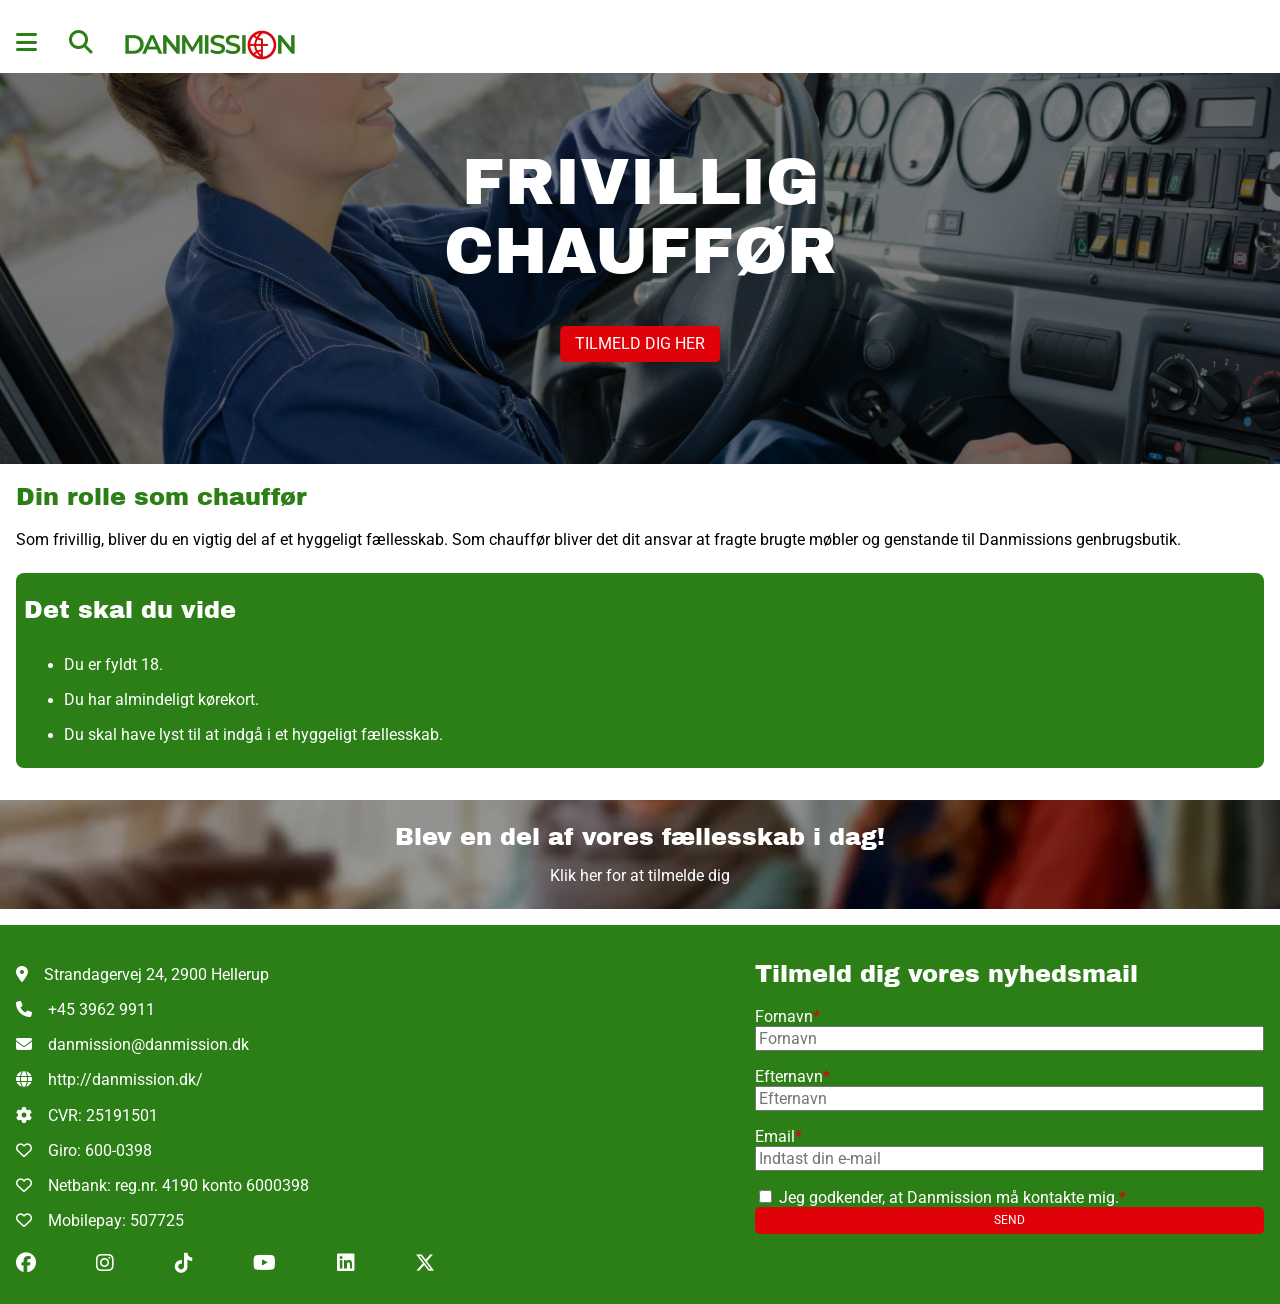
==== chauffeur.html @ 1d50837b "Opdateret Responsiv Design" ====
<!DOCTYPE html>
<html lang="da">

    <head>
        <title>DanmissionFrivilligeReplica</title>
        <meta charset="utf-8">
        <meta name="viewport" content="width=device-width, initial-scale=1.0">

        <link rel="stylesheet" href="style.css">

        <!-- Font Awesome ikoner-->
        <link rel="stylesheet" href="https://cdnjs.cloudflare.com/ajax/libs/font-awesome/6.5.1/css/all.min.css">

        <!-- Google Fonts -->
        <link rel="preconnect" href="https://fonts.googleapis.com">
        <link rel="preconnect" href="https://fonts.gstatic.com" crossorigin>
        <link href="https://fonts.googleapis.com/css2?family=Archivo+Black&family=Roboto:ital,wght@0,100..900;1,100..900&display=swap" rel="stylesheet">
        
    </head>
    <body>
        <header>
            <nav>

                <div class="header__burger-container"></div>

                <div class="header__menu">  <!-- Inspiation fra W3Schools "Mobile Navigation Menu" -->

                    <!-- Burger menu - aktiverer toggle menu -->
                    <a href="javascript:void(0);" class="header__burger-icon" onclick="mobileMenu()">
                        <div class="header__menu-element header__menu-icon"><i class="fa-solid fa-bars"></i></div>
                    </a>
 
                    <div class="header__menu-element header__menu-icon"><a href="#søg"><i class="fa-solid fa-magnifying-glass"></i></a></div>
                    <div class="header__menu-element header__menu-right"><a href="index.html"><img src="images/dm-logo-mobil.webp" alt="Danmissions logo"></a></div>
                </div>

                <!-- Gemte links i Burger menu -->
                    <div id="menuLinks">
                        <div><a href="#støt">Støt  </a><i class="fa-solid fa-angle-right"></i></div>
                        <div><a href="#genbrug">Genbrug  </a><i class="fa-solid fa-angle-right"></i></div>
                        <div><a href="#voresArbejde">Vores arbejde  </a><i class="fa-solid fa-angle-right"></i></div>
                    </div>

                <script defer src="javascript/burger-menu.js"></script>  <!-- Link til burger JS -->

            </nav>
        </header>

        <section class="top">
            <div class="top__card">
                <img class="top__card-img" src="images/Chauffør.webp" alt="Billede med teksten 'Frivillig ekspedient' hvor man kan melde sig som frivillig">
                <h1 class="top__card-caption">FRIVILLIG CHAUFFØR</h1>
                <button class="button button--big top__card-button" type="button" onclick="location.href='kontakt.html'">TILMELD DIG HER</button>
            </div>
        </section>

        <section class="introduktion">
            <h2>Din rolle som chauffør</h2>
            <p>Som frivillig, bliver du en vigtig del af et hyggeligt fællesskab. Som chauffør bliver det dit ansvar at fragte brugte møbler og genstande til Danmissions genbrugsbutik.</p>
        </section>

        <section class="fact">
            <div class="fact__card">
                <div><h2 class="fact__card-caption">Det skal du vide</h2></div>
                <div>
                    <ul>
                        <li><p class="fact__card-text">Du er fyldt 18.</p></li>
                        <li><p class="fact__card-text">Du har almindeligt kørekort.</p></li>
                        <li><p class="fact__card-text">Du skal have lyst til at indgå i et hyggeligt fællesskab.</p></li>
                    </ul>
                </div>
            </div>
        </section>

        <section class="banner">  <!-- Inspireret af eksempel W3Schools "Blurred Background Image" -->
            
            <div class="banner__element">
                <h2 class="banner__caption">Blev en del af vores fællesskab i dag!</h2>
                <p class="banner__link"><a href="kontakt.html">Klik her for at tilmelde dig</a></p>
            </div>
        </section>

        <footer class="footer">
            <div class="footer__element1">
                <h2 class="h2--white">Tilmeld dig vores nyhedsmail</h2>

                <form class="subscribe-newsletter">
                    <div><label for="firstname" class="label">Fornavn</label><p class="input__required-red">*</p></div>
                    <input required type="text" id="firstname" name="firstname" placeholder="Fornavn" class="input">

                    <div><label for="lastname" class="label">Efternavn</label><p class="input__required-red">*</p></div>
                    <input required type="text" id="lastname" name="lastname" placeholder="Efternavn" class="input">

                    
                    <div><label for="email" class="label">Email</label><p class="input__required-red">*</p></div>
                    <input required type="email" id="email" name="email" placeholder="Indtast din e-mail" class="input">

                    <div id="newsletter--caption">
                        <input required type="checkbox" id="newsletter" class="checkbox"> 
                        <label for="newsletter">Jeg godkender, at Danmission må kontakte mig.</label><p class="input__required-red">*</p>
                    </div>

                    <input type="submit" value="SEND" class="button">
                </form>
            </div>

            <div class="footer__element2">
                <ul class="footer-contact">
                    <li class="footer-contact--location"><p class="footer-contact--p">Strandagervej 24, 2900 Hellerup</p></li>
                    <li class="footer-contact--phone"><p class="footer-contact--p">+45 3962 9911</p></li>
                    <li class="footer-contact--email"><p class="footer-contact--p">danmission@danmission.dk</p></li>
                    <li class="footer-contact--website"><p class="footer-contact--p">http://danmission.dk/</p></li>
                    <li class="footer-contact--cvr"><p class="footer-contact--p">CVR: 25191501</p></li>
                    <li class="footer-contact--heart"><p class="footer-contact--p">Giro: 600-0398</p></li>
                    <li class="footer-contact--heart"><p class="footer-contact--p">Netbank: reg.nr. 4190 konto 6000398</p></li>
                    <li class="footer-contact--heart"><p class="footer-contact--p">Mobilepay: 507725</p></li>
                </ul>

                <ul class="some">
                    <li> <a href="https://facebook.com/danmission" target="_self"></a><i class="fa-brands fa-facebook fa-lg" style="color: #ffffff;"></i></li>
                    <li><a href="https://www.instagram.com/danmission/" target="_self"><i class="fa-brands fa-instagram fa-lg" style="color: #ffffff;"></i></a></li>
                    <li><a href="#" target="_self"><i class="fa-brands fa-tiktok fa-lg" style="color: #ffffff;"></i></a></li>
                    <li><a href="https://www.youtube.com/user/Danmission" target="_self"><i class="fa-brands fa-youtube fa-lg" style="color: #ffffff;"></i></a></li>
                    <li><a href="https://www.linkedin.com/company/747887/" target="_self"><i class="fa-brands fa-linkedin fa-lg" style="color: #ffffff;"></i></a></li>
                    <li><a href="https://twitter.com/danmissiondk" target="_self"><i class="fa-brands fa-x-twitter fa-lg" style="color: #ffffff;"></i></a></li>
                </ul>
            </div>
        </footer>

    </body>

</html>
---- style.css ----
/* Main setup start */
    body {
        margin: 0; 
    }

    :root{
        --green-color: #2B7F16;
        --red-color: #DF0209;
        --blue-color: #E8F4F4;
        --white-color: #FFFFFF;
    }

    :is(h1, h2, h3) {
    color: var(--green-color);
    font-family: "Archivo Black", sans-serif;
    font-weight: 400;
    font-style: normal;
    }

    h1 {
        font-size: 2rem;
        color: var(--white-color);
    }
    h2 {
        font-size: 1.5rem;
    }
    .h2--white {
        color: var(--white-color);
    }
    h3 {
        font-size: 1rem;
    }

    .button {
        border-radius: 0.3rem;
        font-family: "Roboto", sans-serif;
        font-size: 0.75rem;
        background: var(--red-color);
        border: 2px solid var(--red-color);
        color: var(--white-color);
        padding: 0.3rem 0.6rem;
        margin-bottom: 1rem;
    }

    .button--big {
        font-size: 1rem;
        padding: 0.4rem 0.8rem;
    }

    .button:hover {
        background-color: var(--white-color);
        color: var(--red-color);
    }

    p {
        color: black; 
        font-family: "Roboto", sans-serif;
        font-size: 1rem;
        font-weight: 400;
    }

    .input__required-red {
        color: var(--red-color);
        display: inline;
        margin: 0;
    }

    form label {
        font-family: "Roboto", sans-serif;
        font-size: 1rem;
        margin-bottom: 1rem;
    }

    .input {
        font-family: "Roboto", sans-serif;
        font-size: 1rem;
        margin-bottom: 1rem;
    }
    

/* Main setup slut */


/* Header, Navigation Start */

    .header__menu {
        z-index: 3;
        height: 4.56rem;
        list-style-type: none;
        margin: 0;
        padding: 0;
        overflow: hidden;
        background-color: var(--white-color);

        position: fixed;
        top: 0;
        width: 100%;
    }

    .header__menu-element {
        margin-top: 1rem;
        float: left;
        display: block;
        color: var(--green-color);
        padding: 0.9rem 1rem;
        text-decoration: none;
    }

    /* Burger menu */

        .header__menu #menuLinks {
            z-index: 2;
            position: relative;
            overflow: hidden;
        }

        #menuLinks {   /* Burger menu */
            display: none;
            flex-direction: column;
            position: fixed;

            top: 73px;
            width: 100%;
            background-color: var(--green-color);
            padding: 1rem;
            gap: 1rem;

            font-family: "Roboto", sans-serif;
            font-size: 1.1rem;
            margin-bottom: 1rem;
            font-weight: bold;
            color: var(--white-color);
        }

        #menuLinks a:link {
            color: var(--white-color);
            text-decoration: none;
        }

        #menuLinks a:visited {
            color: var(--white-color);
            text-decoration: none;
        }

        #menuLinks a:hover {
            color: var(--white-color);
            text-decoration: underline;
        }

    /* Burger menu */


    /* Links */

        .header__menu-element a:link {
            color: var(--green-color);
        }

        .header__menu-element a:visited {
            color: var(--green-color);
        }

        .header__menu-element a:hover {
            color: var(--green-color);
        }

        .header__menu-icon {
            font-size: 1.5rem;
            cursor: pointer;
        }

        .header__menu-right {
            float: right 
        }

    /* Links */

/* Header, Navigation Slut */


/* Top section start */

    .top {
        margin-top: 4rem;
        z-index: 1;
        position: relative;
        text-align: center;
    }

    .top__card {
        background-color: grey;
        height: 13rem;
    }

    .top__card-img {
        width: 100%;
        height: 100%;
        object-fit: cover;
        filter: brightness(50%);
    }

    .top__card-caption {
        position: absolute;
        top: 25%;
        left: 50%;
        transform: translate(-50%, -50%);
    }

    .top__card-button {
        position: absolute;
        top: 70%;
        left: 50%;
        transform: translate(-50%, -50%);
    }

/* Top section slut */


/* Introduktion og Video, start */

    .introduktion {
        margin: 0 1rem;
    }

    .introduktion__video {
        background-color: grey;
        height: 14rem;
        color: var(--white-color);
        position: relative;
    }

    .introduktion__video img {
         width: 100%;
        height: 100%;
        object-fit: cover;
        filter: brightness(70%);
    }

    .introduktion__video-icon {
        position: absolute;
        font-size: 2.5rem;
        top: 50%;
        left: 50%;
        transform: translate(-50%, -50%);
        cursor: pointer;
    }

/* Introduktion og video, slut */


/* Stillingerne, start */

    .stillingerne {
        margin: 0 1rem;
    }

    .stillingerne__cards {
        display: flex;
        flex-direction: row;
        overflow: auto;
        margin: auto;
    }

    .stillingerne__cards-element {
        background-color: var(--blue-color);
        border-radius: 0.5rem;
        margin: 1rem;
        padding: 0.5rem;
        box-shadow: 0 4px 8px 0 rgba(0, 0, 0, 0.2), 0 6px 20px 0 rgba(0, 0, 0, 0.19);
    }

    .stillingerne__cards-image img {
        object-fit: cover;
        border-radius: 0.5rem;
        width: 8.8rem;
        height: 6.6rem;
    }

/* Stillingerne, slut */


/* Citater fra de de frivillige, start */

    .quotes {
        margin: 0 1rem;
    }

    .quotes__card {
        background-color: var(--blue-color);
        border-radius: 0.5rem;
        margin: 1rem;
        padding: 1rem;
        box-shadow: 0 4px 8px 0 rgba(0, 0, 0, 0.2), 0 6px 20px 0 rgba(0, 0, 0, 0.19);
        text-align: center;      
    }
    

    .quotes__card-flex {
        display: flex;
        flex-direction: row;
        justify-content: space-between;
    }

    .quotes__card-quote {
        text-align: left;
    }

    .quotes__card-name {
        margin: 0;
    }

    .quotes__card-icon {
        font-size: 2.7rem;
        color: var(--green-color);
    }

    .quotes__card-job {
        font-style: italic;
        margin: 0.5rem;
    }

/* Citater fra de de frivillige, slut */


/* Grøn Fakta boks, start */

    .fact {
        margin: 24px 16px;
    }

    .fact__card {
        display: flex;
        flex-direction: column;
        background-color: var(--green-color);
        color: var(--white-color);
        border-radius: 0.5rem;
        padding: 0.5rem;
    }

    .fact__card-caption {
        color: var(--white-color);
        margin: 1rem auto;
    }

    .fact__card-text {
        color: var(--white-color);
        list-style-type: circle;
    }


/* Grøn Fakta boks, slut */

/* Banner, start */

    .banner__element {
        margin: 2rem 0rem 1rem 0rem;
        text-align: center;
        background-image: url(images/hero-test-blur.webp);
        background-color: rgba(0,0,0, 0.3);
        background-position: center;
        background-repeat: no-repeat;
        background-size: cover;
        padding: 0.5rem;
    }

    .banner__caption {
        margin: 1rem;
        color: var(--white-color);
    }

    .banner__link a:link {
        margin: 1rem;
        color: var(--white-color);
        text-decoration: none;
    }

    .banner__link a:visited {
        color: var(--white-color);
    }

    .banner__link a:hover {
        margin: 1rem;
        color: var(--white-color);
        text-decoration: underline;
        cursor: pointer;
    }

/* Banner, Slut */


/* Kontaktformular, start */

    .kontakt__caption {
        margin: 1rem 1rem 2rem 1rem;
    }

    .kontakt__menu {
        display: flex;
        flex-direction: column;
        color: var(--white-color);
        background-color: var(--green-color);
        border-radius: 0.5rem;
        padding: 1rem;
        box-shadow: 0 4px 8px 0 rgba(0, 0, 0, 0.2), 0 6px 20px 0 rgba(0, 0, 0, 0.19);
    }


/* Kontaktformular, slut */


/* Footer start */

    .footer {
        padding: 1rem;
        background-color: var(--green-color);
        color: var(--white-color); 
    }

    .newsletter--caption {
        margin-bottom: 1rem;
    }

    .subscribe-newsletter {
        display: flex;
        flex-direction: column;
        gap: 0rem;
    }

    .footer-contact {
        list-style: none;
        padding: 0; 
    }

    .footer-contact li {
    list-style: none;
    line-height: 0.2;
    display: flex;
    justify-content: flex-start;
    align-items: center;
    gap: 1rem; 
    }

    /* Footer contact icons start */
    li.footer-contact--location::before {
        font-family: "Font Awesome 6 Free";
        content: "\f3c5";
        font-weight: 900;
        display: inline-block;
    }

    li.footer-contact--phone::before {
        font-family: "Font Awesome 6 Free";
        content: "\f095";
        font-weight: 900;
    }

    li.footer-contact--email::before {
        font-family: "Font Awesome 6 Free";
        content: "\f0e0";
        font-weight: 900;
    }

    li.footer-contact--website::before {
        font-family: "Font Awesome 6 Free";
        content: "\f0ac";
        font-weight: 900;
    }

    li.footer-contact--cvr::before {
        font-family: "Font Awesome 6 Free";
        content: "\f013";
        font-weight: 900;
    }

    li.footer-contact--heart::before {
        font-family: "Font Awesome 6 Free";
        content: "\f004";
        font-weight: 200;
    }
    /* Footer contact icons slut */

    .footer-contact--p {
        color: var(--white-color);
    }

    .some {
        list-style: none;
        display: flex;
        flex-direction: row;
        justify-content: space-between;
        padding: 0;
    }
/* Footer slut */





@media only screen and (min-width: 700px) {  /* MEDIA QUIERY OG RESPONSIV DESIGN, START */

    /**/
        h1 {
            font-size: 4rem;
            color: var(--white-color);
        }

        h2 {
            font-size: 1.5rem;
        }

        .h2--white {
            color: var(--white-color);
        }

        h3 {
            font-size: 1rem;
        }
    /**/

    /* Header, start */

        .header__menu {
            z-index: 3;
            height: 4.56rem;
            list-style-type: none;
            margin: 0;
            padding: 0;
            overflow: hidden;
            background-color: var(--white-color);

            position: fixed;
            top: 0;
            width: 100%;
        }

        .header__menu-element {
            margin-top: 1rem;
            float: left;
            display: block;
            color: var(--green-color);
            padding: 0.9rem 1rem;
            text-decoration: none;
        }

    /* Header, slut */


    /* Hero billede section, start */
        .top__card {
            background-color: grey;
            height: 25rem;
        }

        .top__card-img {
            width: 100%;
            height: 100%;
            object-fit: cover;
            filter: brightness(50%);
        }

        .top__card-caption {
            position: absolute;
            top: 25%;
            left: 50%;
            transform: translate(-50%, -50%);
        }
    /* Hero billede, section, slut */

    /* Introduktion og Video, start */

        .introduktion {
            margin: 0 1rem;
        }

        .introduktion__box {
            display: flex;
            flex-direction: row;
            gap: 4rem;
        }

        .introduktion__desc {
            flex-grow: 2;
        }

        .introduktion__video {
            flex-basis: 1400px;
            width: 100%;
            height: 300px;
            background-color: grey;
            color: var(--white-color);
            position: relative;
        }

        .introduktion__video img {
            width: 100%;
            height: 100%;
            object-fit: cover;
            filter: brightness(70%);
        }

        .introduktion__video-icon {
            position: absolute;
            font-size: 2.5rem;
            top: 50%;
            left: 50%;
            transform: translate(-50%, -50%);
            cursor: pointer;
        }

    /* Introduktion og video, slut */


    /* Stillingerne, start*/

        .stillingerne {
            margin: 0 1rem;
        }

        .stillingerne__cards {
            display: flex;
            flex-direction: row;
            overflow: auto;
            margin: auto;
        }

        .stillingerne__cards-element {
            background-color: var(--blue-color);
            width: 300px;
            border-radius: 0.5rem;
            margin: 1rem;
            padding: 0.6rem;
            box-shadow: 0 4px 8px 0 rgba(0, 0, 0, 0.2), 0 6px 20px 0 rgba(0, 0, 0, 0.19);
        }

        .stillingerne__cards-image img {
            object-fit: cover;
            border-radius: 0.5rem;
            width: 13rem;
            height: 9rem;
        }

    /* Stillinger, slut */

    /* Citataer, Start*/

        .quotes__elements {
            display: flex;
            flex-direction: row;
            justify-content: center;
        }

        .quotes__card {
            background-color: var(--blue-color);
            border-radius: 0.5rem;
            margin: 1rem;
            padding: 2rem;
            box-shadow: 0 4px 8px 0 rgba(0, 0, 0, 0.2), 0 6px 20px 0 rgba(0, 0, 0, 0.19);
            text-align: center;  
            flex-basis: 300px;    
        }
        

        .quotes__card-flex {
            display: flex;
            flex-direction: row;
            justify-content: space-between;
        }

    /* Citater, slut */


    /* Footer, start */

        .footer {
            padding: 1rem;
            background-color: var(--green-color);
            color: var(--white-color); 
            gap: 20rem;
            display: flex;
            flex-direction: row-reverse;
        }

        .footer__element1 {
            flex-grow: 1;
        }

        .footer__element2 {
            flex-grow: 1;
        }

    /* Footer, slut */


}  /* MEDIA QUIERY OG RESPONSIV DESIGN, SLUT */
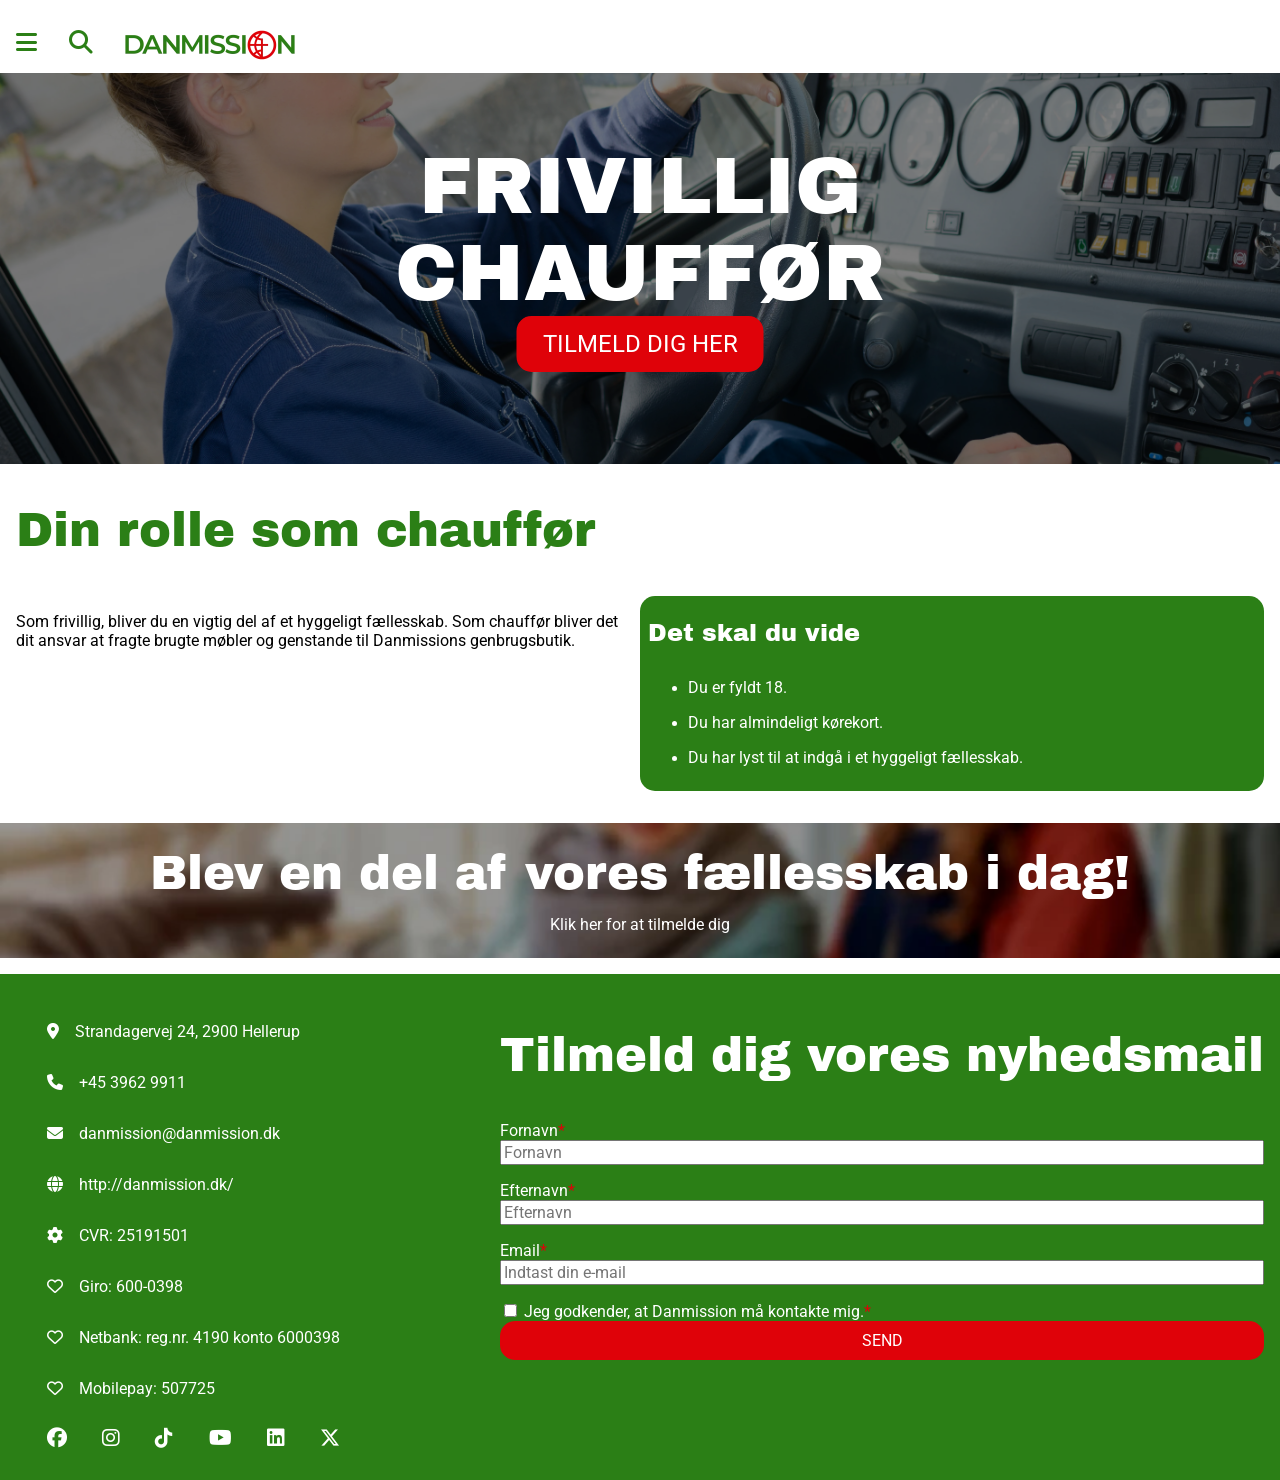
==== commit 4dc583c5: "Minor fixes + menu fix" ====
--- a/chauffeur.html
+++ b/chauffeur.html
@@ -54,20 +54,21 @@
             </div>
         </section>
 
-        <section class="introduktion">
+        <section class="role">
             <h2>Din rolle som chauffør</h2>
-            <p>Som frivillig, bliver du en vigtig del af et hyggeligt fællesskab. Som chauffør bliver det dit ansvar at fragte brugte møbler og genstande til Danmissions genbrugsbutik.</p>
-        </section>
-
-        <section class="fact">
-            <div class="fact__card">
-                <div><h2 class="fact__card-caption">Det skal du vide</h2></div>
-                <div>
-                    <ul>
-                        <li><p class="fact__card-text">Du er fyldt 18.</p></li>
-                        <li><p class="fact__card-text">Du har almindeligt kørekort.</p></li>
-                        <li><p class="fact__card-text">Du skal have lyst til at indgå i et hyggeligt fællesskab.</p></li>
-                    </ul>
+            <div class="role--flex">
+                <div class="role__describtion">
+                    <p>Som frivillig, bliver du en vigtig del af et hyggeligt fællesskab. Som chauffør bliver det dit ansvar at fragte brugte møbler og genstande til Danmissions genbrugsbutik.</p>
+                </div>
+                <div class="fact__card">
+                    <div><h3 class="fact__card-caption">Det skal du vide</h3></div>
+                    <div>
+                        <ul>
+                            <li><p class="fact__card-text">Du er fyldt 18.</p></li>
+                            <li><p class="fact__card-text">Du har almindeligt kørekort.</p></li>
+                            <li><p class="fact__card-text">Du har lyst til at indgå i et hyggeligt fællesskab.</p></li>
+                        </ul>
+                    </div>
                 </div>
             </div>
         </section>
--- a/style.css
+++ b/style.css
@@ -8,6 +8,8 @@
         --red-color: #DF0209;
         --blue-color: #E8F4F4;
         --white-color: #FFFFFF;
+        --black-color: #000000;
+        --conor-rounded: 5px;
     }
 
     :is(h1, h2, h3) {
@@ -32,7 +34,7 @@
     }
 
     .button {
-        border-radius: 0.3rem;
+        border-radius: var(--conor-rounded);
         font-family: "Roboto", sans-serif;
         font-size: 0.75rem;
         background: var(--red-color);
@@ -53,7 +55,7 @@
     }
 
     p {
-        color: black; 
+        color: var(--black-color); 
         font-family: "Roboto", sans-serif;
         font-size: 1rem;
         font-weight: 400;
@@ -109,12 +111,13 @@
     /* Burger menu */
 
         .header__menu #menuLinks {
-            z-index: 2;
+            z-index: 4;
             position: relative;
             overflow: hidden;
         }
 
         #menuLinks {   /* Burger menu */
+            z-index: 6;
             display: none;
             flex-direction: column;
             position: fixed;
@@ -263,7 +266,7 @@
 
     .stillingerne__cards-element {
         background-color: var(--blue-color);
-        border-radius: 0.5rem;
+        border-radius: var(--conor-rounded);
         margin: 1rem;
         padding: 0.5rem;
         box-shadow: 0 4px 8px 0 rgba(0, 0, 0, 0.2), 0 6px 20px 0 rgba(0, 0, 0, 0.19);
@@ -271,7 +274,7 @@
 
     .stillingerne__cards-image img {
         object-fit: cover;
-        border-radius: 0.5rem;
+        border-radius: var(--conor-rounded);
         width: 8.8rem;
         height: 6.6rem;
     }
@@ -287,7 +290,7 @@
 
     .quotes__card {
         background-color: var(--blue-color);
-        border-radius: 0.5rem;
+        border-radius: var(--conor-rounded);
         margin: 1rem;
         padding: 1rem;
         box-shadow: 0 4px 8px 0 rgba(0, 0, 0, 0.2), 0 6px 20px 0 rgba(0, 0, 0, 0.19);
@@ -322,7 +325,11 @@
 /* Citater fra de de frivillige, slut */
 
 
-/* Grøn Fakta boks, start */
+/* rollebeskrivelse start */
+
+    .role {
+        margin: 1.5rem 1rem;
+    }
 
     .fact {
         margin: 24px 16px;
@@ -333,7 +340,7 @@
         flex-direction: column;
         background-color: var(--green-color);
         color: var(--white-color);
-        border-radius: 0.5rem;
+        border-radius: var(--conor-rounded);
         padding: 0.5rem;
     }
 
@@ -348,7 +355,7 @@
     }
 
 
-/* Grøn Fakta boks, slut */
+/* rollebeskrivelse slut */
 
 /* Banner, start */
 
@@ -399,7 +406,7 @@
         flex-direction: column;
         color: var(--white-color);
         background-color: var(--green-color);
-        border-radius: 0.5rem;
+        border-radius: var(--conor-rounded);
         padding: 1rem;
         box-shadow: 0 4px 8px 0 rgba(0, 0, 0, 0.2), 0 6px 20px 0 rgba(0, 0, 0, 0.19);
     }
@@ -498,24 +505,41 @@
 
 @media only screen and (min-width: 700px) {  /* MEDIA QUIERY OG RESPONSIV DESIGN, START */
 
+    :root {
+        --conor-rounded: 15px;
+    }
     /**/
         h1 {
-            font-size: 4rem;
+            font-size: 5rem;
             color: var(--white-color);
         }
 
         h2 {
+            font-size: 3rem;
+        }
+
+        h3 {
             font-size: 1.5rem;
         }
-
-        .h2--white {
-            color: var(--white-color);
-        }
-
-        h3 {
+        
+        p {
             font-size: 1rem;
         }
     /**/
+
+    /* Knapper start */
+    .button {
+        border-radius: var(--conor-rounded);
+        font-size: 1rem;
+        padding: 0.5rem 1rem;
+        margin-bottom: 1rem;
+    }
+
+    .button--big {
+        font-size: 1.5rem;
+        padding: 0.75rem 1.5rem;
+    }
+    /* Knapper slut */
 
     /* Header, start */
 
@@ -613,7 +637,7 @@
     /* Stillingerne, start*/
 
         .stillingerne {
-            margin: 0 1rem;
+            margin: 0 1.25rem;
         }
 
         .stillingerne__cards {
@@ -625,16 +649,16 @@
 
         .stillingerne__cards-element {
             background-color: var(--blue-color);
-            width: 300px;
-            border-radius: 0.5rem;
+            width: 25rem;
+            border-radius: var(--conor-rounded);
             margin: 1rem;
-            padding: 0.6rem;
+            padding: 1rem;
             box-shadow: 0 4px 8px 0 rgba(0, 0, 0, 0.2), 0 6px 20px 0 rgba(0, 0, 0, 0.19);
         }
 
         .stillingerne__cards-image img {
             object-fit: cover;
-            border-radius: 0.5rem;
+            border-radius: var(--conor-rounded);
             width: 13rem;
             height: 9rem;
         }
@@ -650,13 +674,9 @@
         }
 
         .quotes__card {
-            background-color: var(--blue-color);
-            border-radius: 0.5rem;
+            width: 35rem;
             margin: 1rem;
             padding: 2rem;
-            box-shadow: 0 4px 8px 0 rgba(0, 0, 0, 0.2), 0 6px 20px 0 rgba(0, 0, 0, 0.19);
-            text-align: center;  
-            flex-basis: 300px;    
         }
         
 
@@ -668,24 +688,54 @@
 
     /* Citater, slut */
 
+    /* Rollebeskrivelse start */
+        .role__describtion {
+            flex: 1; 
+        }
+
+        .fact__card {
+            flex: 1;
+        }
+
+        .role--flex {
+            display: flex;
+            flex-direction: row;
+            gap: 1rem;
+            align-items: flex-start;
+        }
+    /* Rollebeskrivelse slut */
+
+    /* Kontaktformular, start */
+
+        .kontakt__container {
+            display: flex;
+            flex-direction: row;
+            justify-content: space-around;
+            gap: 4rem;
+        }
+
+        .kontakt__element1 {
+            width: 500px;
+        }
+
+        .kontakt__element2 {
+            width: 700px;
+        }
+
+    /* Kontaktformular, slut */
+
 
     /* Footer, start */
 
         .footer {
             padding: 1rem;
-            background-color: var(--green-color);
-            color: var(--white-color); 
-            gap: 20rem;
+            gap: 10rem;
             display: flex;
             flex-direction: row-reverse;
         }
 
-        .footer__element1 {
-            flex-grow: 1;
-        }
-
-        .footer__element2 {
-            flex-grow: 1;
+        .footer-contact li {
+            line-height: normal;
         }
 
     /* Footer, slut */
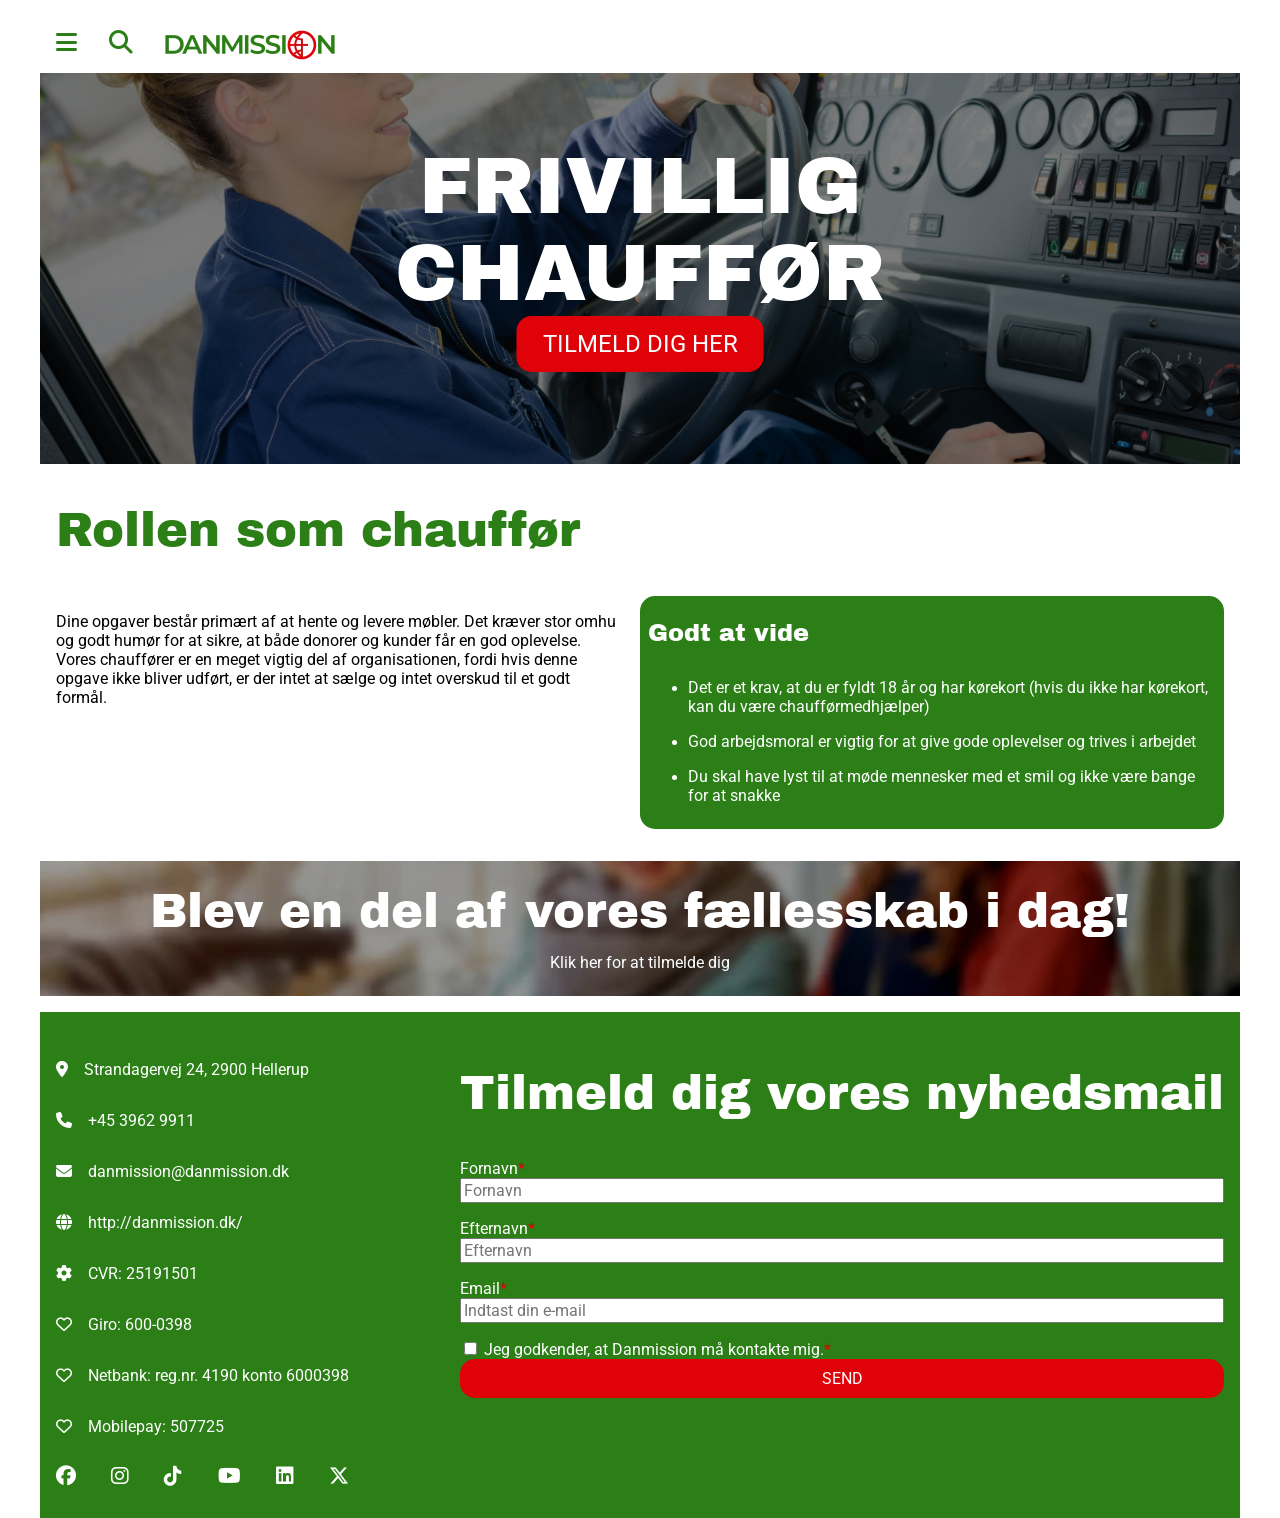
==== commit d55b00e6: "Text updates" ====
--- a/chauffeur.html
+++ b/chauffeur.html
@@ -55,18 +55,18 @@
         </section>
 
         <section class="role">
-            <h2>Din rolle som chauffør</h2>
+            <h2>Rollen som chauffør</h2>
             <div class="role--flex">
                 <div class="role__describtion">
-                    <p>Som frivillig, bliver du en vigtig del af et hyggeligt fællesskab. Som chauffør bliver det dit ansvar at fragte brugte møbler og genstande til Danmissions genbrugsbutik.</p>
+                    <p>Dine opgaver består primært af at hente og levere møbler. Det kræver stor omhu og godt humør for at sikre, at både donorer og kunder får en god oplevelse. Vores chauffører er en meget vigtig del af organisationen, fordi hvis denne opgave ikke bliver udført, er der intet at sælge og intet overskud til et godt formål.</p>
                 </div>
                 <div class="fact__card">
-                    <div><h3 class="fact__card-caption">Det skal du vide</h3></div>
+                    <div><h3 class="fact__card-caption">Godt at vide</h3></div>
                     <div>
                         <ul>
-                            <li><p class="fact__card-text">Du er fyldt 18.</p></li>
-                            <li><p class="fact__card-text">Du har almindeligt kørekort.</p></li>
-                            <li><p class="fact__card-text">Du har lyst til at indgå i et hyggeligt fællesskab.</p></li>
+                            <li><p class="fact__card-text">Det er et krav, at du er fyldt 18 år og har kørekort (hvis du ikke har kørekort, kan du være chaufførmedhjælper)</p></li>
+                            <li><p class="fact__card-text">God arbejdsmoral er vigtig for at give gode oplevelser og trives i arbejdet</p></li>
+                            <li><p class="fact__card-text">Du skal have lyst til at møde mennesker med et smil og ikke være bange for at snakke</p></li>
                         </ul>
                     </div>
                 </div>
--- a/style.css
+++ b/style.css
@@ -1,6 +1,7 @@
 /* Main setup start */
     body {
-        margin: 0; 
+        max-width: 1200px;
+        margin: 0 auto; 
     }
 
     :root{
@@ -12,7 +13,7 @@
         --conor-rounded: 5px;
     }
 
-    :is(h1, h2, h3) {
+    :is(h1, h2, h3,) {
     color: var(--green-color);
     font-family: "Archivo Black", sans-serif;
     font-weight: 400;
@@ -84,6 +85,10 @@
 
 
 /* Header, Navigation Start */
+
+    .header__mobil {
+        display: contents;
+    }
 
     .header__menu {
         z-index: 3;
@@ -179,6 +184,77 @@
     /* Links */
 
 /* Header, Navigation Slut */
+
+
+/* Desktop Navigation Start */
+
+    .header__desktop {
+        display: none;
+        max-width: 1200px;
+        margin: 0 auto; 
+    }
+
+    .header__menu-desktop {
+        z-index: 3;
+        height: 4.56rem;
+        list-style-type: none;
+        margin: 0;
+        padding: 0;
+        overflow: hidden;
+        background-color: var(--white-color);
+
+        position: fixed;
+        top: 0;
+        width: 100%;
+    }
+
+    .header__desktop-element {
+        margin-top: 1rem;
+        float: left;
+        display: block;
+        color: var(--green-color);
+        padding: 0.9rem 1rem;
+    }
+
+    .header__desktop-button {
+        font-weight: bold;
+        float: right;
+        color: var(--green-color);
+        font-family: "Archivo Black", sans-serif;
+        font-weight: 400;
+        font-style: normal;
+        font-size: 1rem;
+    }
+
+
+
+    /* Links */
+
+        .header__desktop-element a:link {
+            color: var(--green-color);
+            text-decoration: none;
+        }
+
+        .header__desktop-element a:visited {
+            color: var(--green-color);
+            text-decoration: none;
+        }
+
+        .header__desktop-element a:hover {
+            color: var(--green-color);
+            text-decoration: none;
+        }
+
+        .header__desktop-icon {
+            font-size: 1rem;
+            cursor: pointer;
+            float: inline-end; 
+        }
+
+
+    /* Links */
+
+/* Desktop Navigation Slut */
 
 
 /* Top section start */
@@ -543,6 +619,14 @@
 
     /* Header, start */
 
+        .header__desktop {
+            display: contents;
+        }
+
+        .header__mobil {
+            display: none;
+        }
+
         .header__menu {
             z-index: 3;
             height: 4.56rem;
@@ -708,19 +792,10 @@
     /* Kontaktformular, start */
 
         .kontakt__container {
-            display: flex;
-            flex-direction: row;
-            justify-content: space-around;
+            
             gap: 4rem;
         }
 
-        .kontakt__element1 {
-            width: 500px;
-        }
-
-        .kontakt__element2 {
-            width: 700px;
-        }
 
     /* Kontaktformular, slut */
 
@@ -729,9 +804,9 @@
 
         .footer {
             padding: 1rem;
-            gap: 10rem;
             display: flex;
             flex-direction: row-reverse;
+            justify-content: space-between;
         }
 
         .footer-contact li {
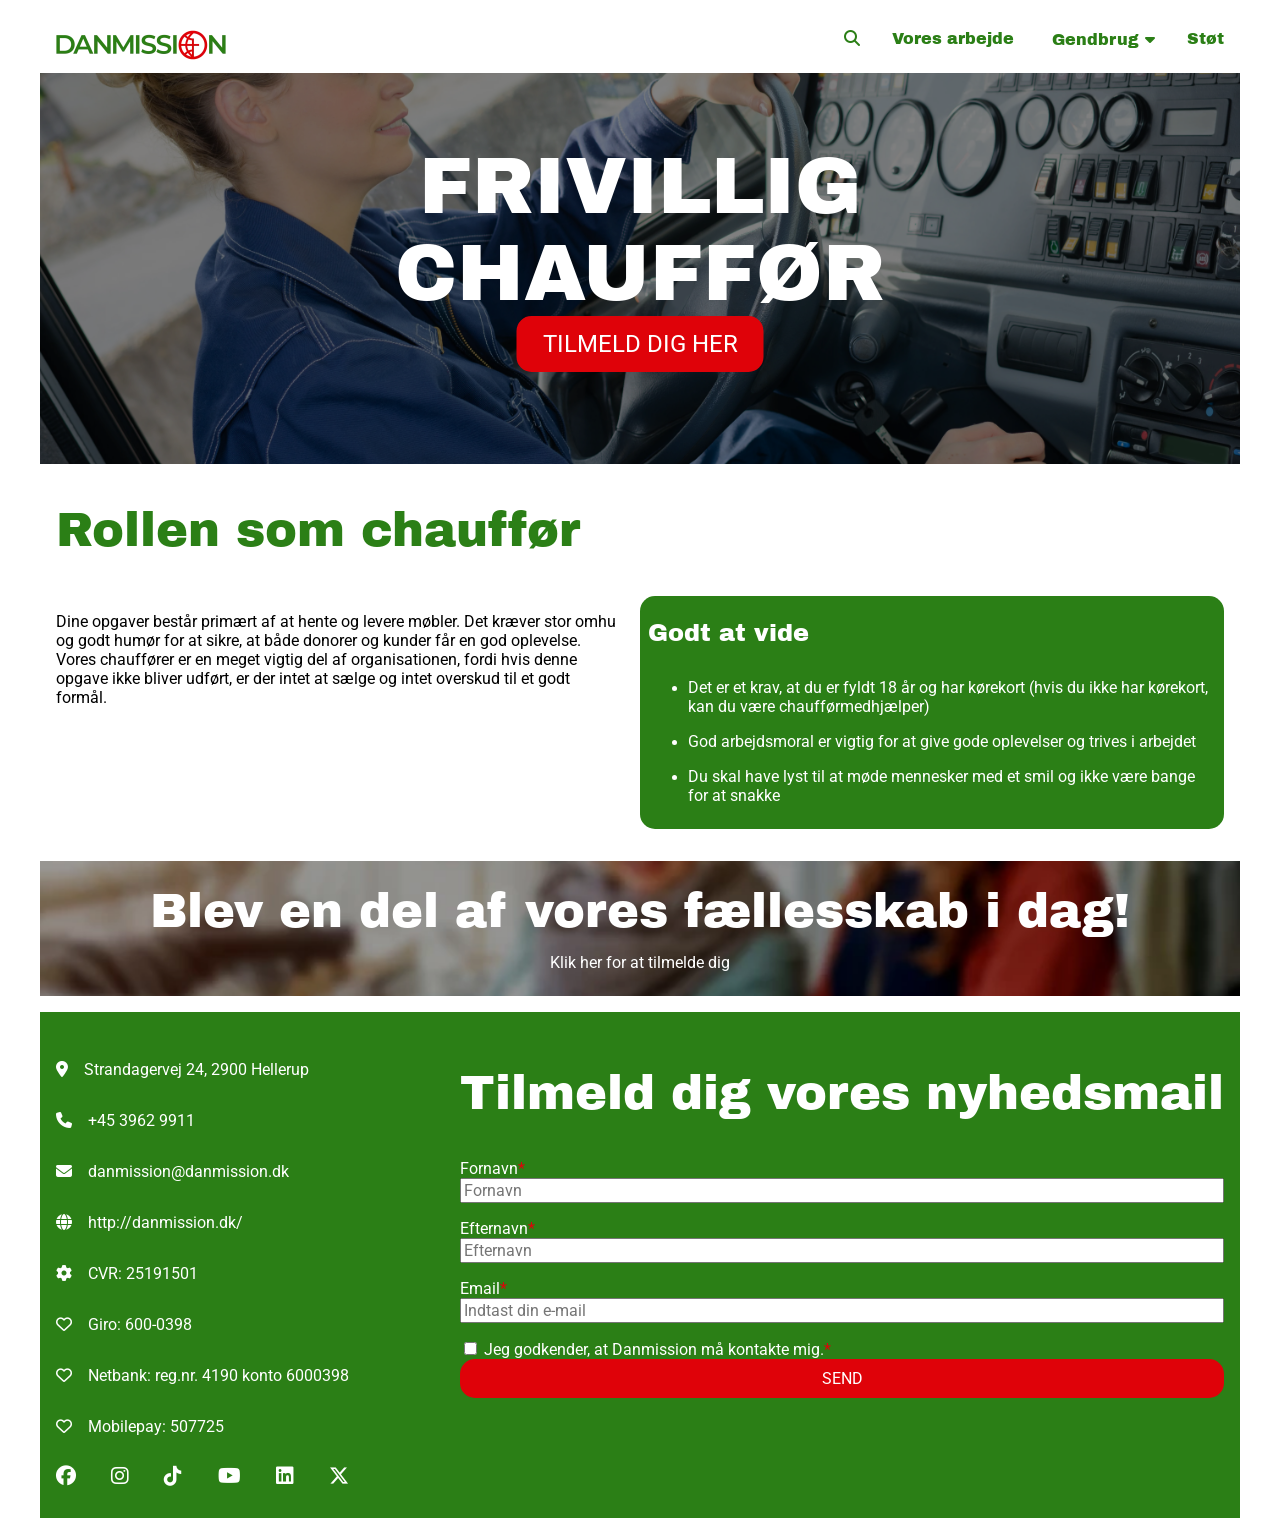
==== commit ab108259: "Header update" ====
--- a/chauffeur.html
+++ b/chauffeur.html
@@ -21,27 +21,61 @@
         <header>
             <nav>
 
-                <div class="header__burger-container"></div>
+                <!-- DESKTOP NAVIGATION -->
+                <div class="header__desktop">
+                    <div class="header__menu-desktop">
 
-                <div class="header__menu">  <!-- Inspiation fra W3Schools "Mobile Navigation Menu" -->
+                        <div class="header__desktop-element"><a href="index.html"><img src="images/dm-logo-mobil.webp" alt="Danmissions logo"></a></div>
 
-                    <!-- Burger menu - aktiverer toggle menu -->
-                    <a href="javascript:void(0);" class="header__burger-icon" onclick="mobileMenu()">
-                        <div class="header__menu-element header__menu-icon"><i class="fa-solid fa-bars"></i></div>
-                    </a>
- 
-                    <div class="header__menu-element header__menu-icon"><a href="#søg"><i class="fa-solid fa-magnifying-glass"></i></a></div>
-                    <div class="header__menu-element header__menu-right"><a href="index.html"><img src="images/dm-logo-mobil.webp" alt="Danmissions logo"></a></div>
+                        <div>
+                            <div class="header__desktop-element header__desktop-button"><a href="#støt">Støt</a></div>
+                            <div class="header__desktop-element header__desktop-button">
+                                <div class="dropdown">
+                                <button onclick="myFunction()" class="dropbtn">Gendbrug</button><i class="fa fa-caret-down"></i>
+                                <div id="genbrugDropdown" class="dropdown-content">
+                                    <a href="#">Bliv Frivillig</a>
+                                    <a href="#">Find Butik</a>
+                                    <a href="#">Om Os</a>
+                                </div>
+                            </div>
+                            </div>
+                            <div class="header__desktop-element header__desktop-button"><a href="#voresArbejde">Vores arbejde</a></div>
+                        </div>
+
+                        <div class="header__desktop-element header__desktop-icon"><a href="#søg"><i class="fa-solid fa-magnifying-glass"></i></a></div>
+
+                    </div>
                 </div>
+                <!-- DESKTOP NAVIGATION -->
 
-                <!-- Gemte links i Burger menu -->
-                    <div id="menuLinks">
-                        <div><a href="#støt">Støt  </a><i class="fa-solid fa-angle-right"></i></div>
-                        <div><a href="#genbrug">Genbrug  </a><i class="fa-solid fa-angle-right"></i></div>
-                        <div><a href="#voresArbejde">Vores arbejde  </a><i class="fa-solid fa-angle-right"></i></div>
+                <div class="header__mobil">
+                    <div class="header__menu">  <!-- Inspiation fra W3Schools "Mobile Navigation Menu" -->
+
+                        <!-- Burger menu - aktiverer toggle menu -->
+                        <a href="javascript:void(0);" class="header__burger-icon" onclick="mobileMenu()">
+                            <div class="header__menu-element header__menu-icon"><i class="fa-solid fa-bars"></i></div>
+                        </a>
+    
+                        <div class="header__menu-element header__menu-icon"><a href="#søg"><i class="fa-solid fa-magnifying-glass"></i></a></div>
+                        <div class="header__menu-element header__menu-right"><a href="index.html"><img src="images/dm-logo-mobil.webp" alt="Danmissions logo"></a></div>
                     </div>
 
-                <script defer src="javascript/burger-menu.js"></script>  <!-- Link til burger JS -->
+                    <!-- Gemte links i Burger menu -->
+                        <div id="menuLinks">
+                            <div><a href="#støt">Støt  </a>
+                                <!--dropdown container -->
+                            <div class="burger_dropdown">
+                                <button onclick="toggleDropdown()" class="burger_dropbtn">Genbrug<i class="fa fa-caret-down"></i></button>
+                                <div id="burger_genbrugDropdown" class="burger_dropdown-content">
+                                    <a href="#">Bliv Frivillig</a>
+                                    <a href="#">Find Butik</a>
+                                    <a href="#">Om Os</a>
+                                </div>
+                            </div>
+                            <div><a href="#voresArbejde">Vores arbejde  </a>
+
+                    <script defer src="javascript/burger-menu.js"></script>  <!-- Link til burger JS -->
+                </div>
 
             </nav>
         </header>
--- a/style.css
+++ b/style.css
@@ -79,6 +79,12 @@
         font-size: 1rem;
         margin-bottom: 1rem;
     }
+
+    .kontakt__menu select {
+        font-family: "Roboto", sans-serif;
+        font-size: 1rem;
+        margin-bottom: 1rem;
+    }
     
 
 /* Main setup slut */
@@ -96,12 +102,15 @@
         list-style-type: none;
         margin: 0;
         padding: 0;
-        overflow: hidden;
+        overflow: visible;
         background-color: var(--white-color);
-
         position: fixed;
         top: 0;
         width: 100%;
+    }
+
+    .header__menu, .header__menu-desktop {
+        overflow: visible !important;
     }
 
     .header__menu-element {
@@ -112,8 +121,80 @@
         padding: 0.9rem 1rem;
         text-decoration: none;
     }
+    
+/* dropdown button (new) */
+    .dropbtn {
+        background-color: var(--white-color);
+        color: var(--green-color);
+        font-family:"Archivo Black", sans-serif;
+        font-size: 1rem;
+        border: none;
+        cursor: pointer;
+    }
+
+    .dropdown {
+        position: relative;
+        z-index: 50;
+    }
+    
+    .dropdown-content {
+        display: none;
+        position: absolute;
+        background-color: var(--white-color);
+        min-width: 10rem;
+        top: 100%;
+        left: 0;
+        box-shadow: 0 4px 8px 0 rgba(0, 0, 0, 0.2), 0 6px 20px 0 rgba(0, 0, 0, 0.19);
+    }
+
+    .dropdown-content a {
+        color: var(--green-color);
+        padding: 0.75rem 1rem;
+        text-decoration: none;
+        display: block;
+    }
+
+    .show {
+        display: block;
+    }
+    /* dropdown button */
 
     /* Burger menu */
+
+        .burger_dropbtn {
+            background-color: var(--green-color);
+            color: var(--white-color);
+            font-family: "Roboto", sans-serif;
+            font-size: 1.1rem;
+            font-weight: bold;
+            border: none;
+            width: 100%;
+            text-align: left;
+            padding: 0%;
+        }
+
+        .burger_dropdown {
+            position: relative;
+            width: 100%;
+        }
+
+        .burger_dropdown-content {
+            display: none;
+            flex-direction: column;
+            position: relative;
+            padding-left: 1rem;
+            background-color: var(--green-color);
+        }
+
+        .burger_dropdown-content a {
+            color: var(--white-color);
+            padding: 0.75rem 1rem;
+            text-decoration: none;
+        }
+
+        .burger_dropdown-content.show {
+            display: flex;
+        }
 
         .header__menu #menuLinks {
             z-index: 4;
@@ -206,6 +287,7 @@
         position: fixed;
         top: 0;
         width: 100%;
+        max-width: 1200px;
     }
 
     .header__desktop-element {
@@ -488,6 +570,51 @@
     }
 
 
+    /*  Alert sendt besked, start */
+        
+        .modal__container {
+        display: none; 
+        position: fixed; 
+        z-index: 10; 
+        left: 0;
+        top: 0;
+        width: 100%; 
+        height: 100%; 
+        overflow: auto; 
+        background-color: rgb(0,0,0); 
+        background-color: rgba(0,0,0,0.4);
+        }
+
+        .modal__container-content {
+        background-color: #E8F4F4;
+        margin: 15% auto; /* 15% from the top and centered */
+        border-radius: 5px;
+        text-align: center;
+        padding: 25px;
+        width: 50%; /* Could be more or less, depending on screen size */
+        }
+
+        .modal__container-close {
+        color: #aaa;
+        float: right;
+        font-size: 28px;
+        font-weight: bold;
+        }
+
+        .heart__icon {
+            font-size: 80px;
+            color: green;
+        }
+
+        .modal__container-close:hover,
+        .modal__container-close:focus {
+        color: black;
+        text-decoration: none;
+        cursor: pointer;
+        }
+    /* Alert sendt besked, slut */
+
+
 /* Kontaktformular, slut */
 
 
@@ -796,6 +923,15 @@
             gap: 4rem;
         }
 
+        .modal__container-content {
+        background-color: #E8F4F4;
+        margin: 15% auto; /* 15% from the top and centered */
+        border-radius: 5px;
+        text-align: center;
+        padding: 25px;
+        width: 25%; /* Could be more or less, depending on screen size */
+        }
+
 
     /* Kontaktformular, slut */
 
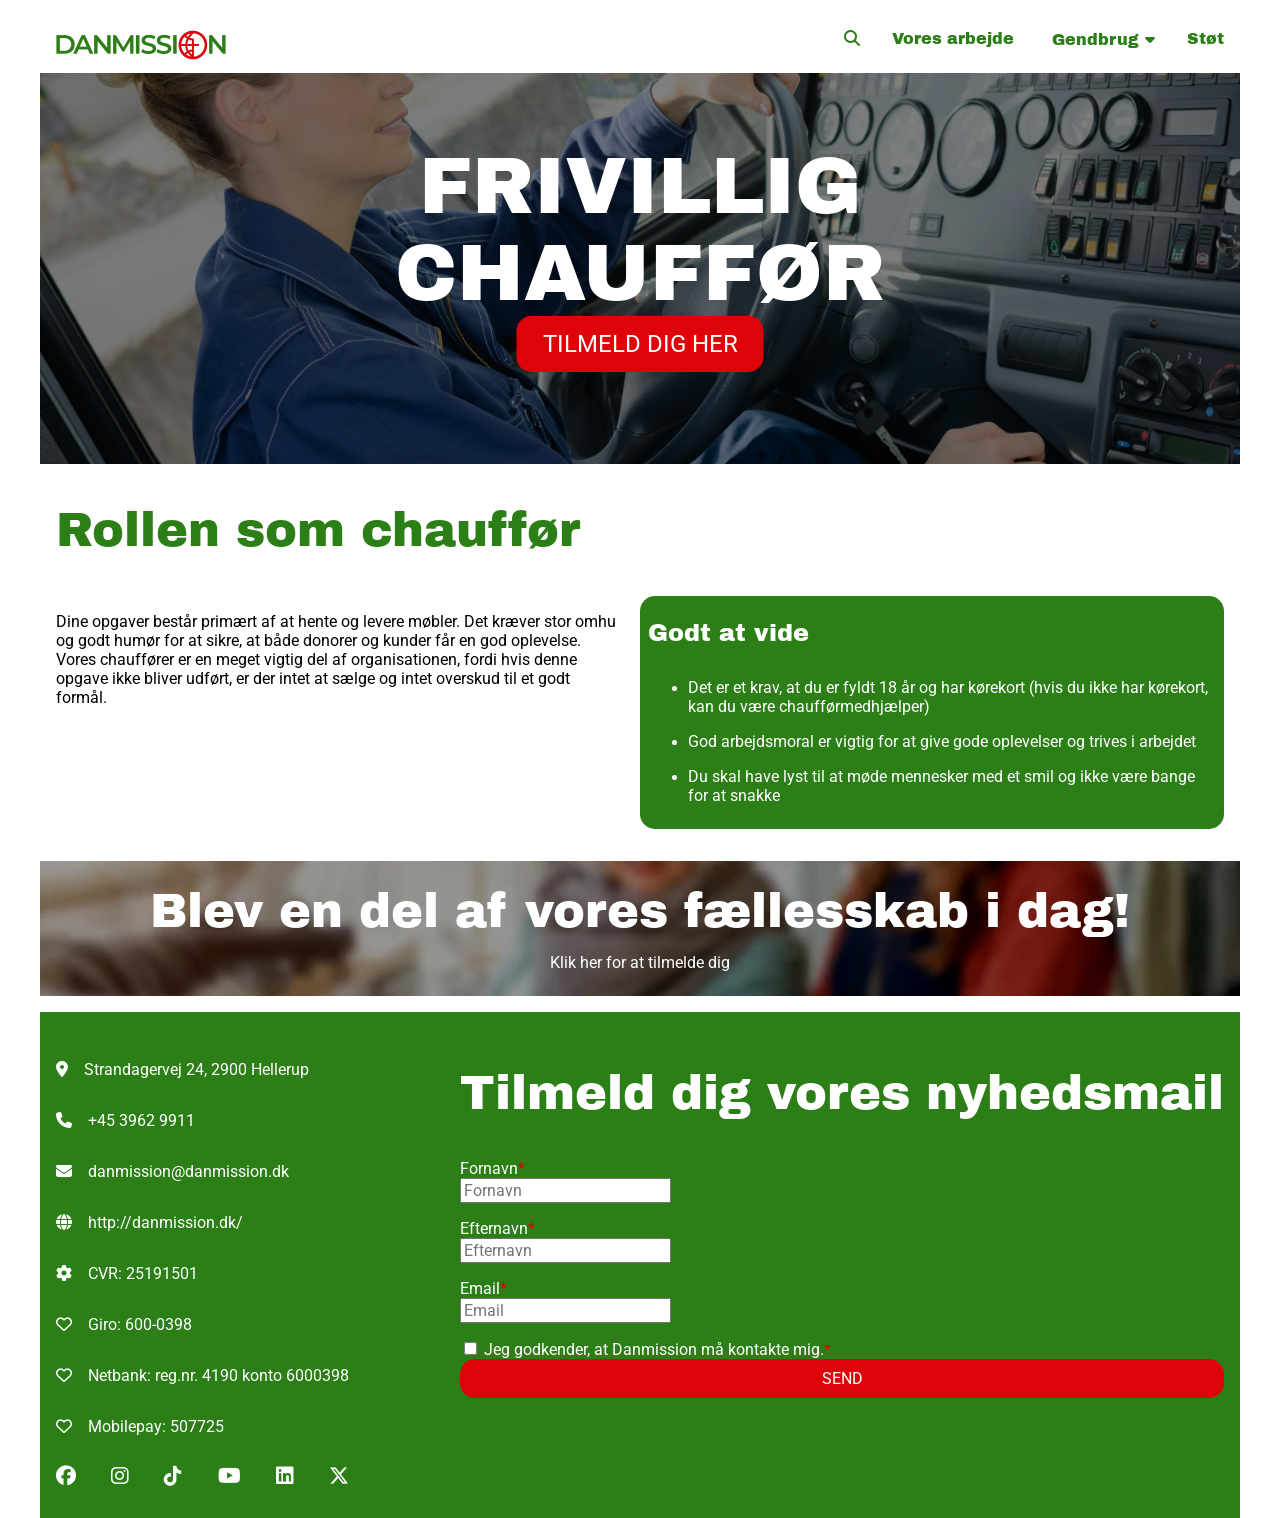
==== commit 036a2e67: "Minor change" ====
--- a/chauffeur.html
+++ b/chauffeur.html
@@ -7,6 +7,9 @@
         <meta name="viewport" content="width=device-width, initial-scale=1.0">
 
         <link rel="stylesheet" href="style.css">
+        <!-- JS links -->
+        <script defer src="javascript/simon.js"></script>
+        <script defer src="javascript/burger-menu.js"></script>
 
         <!-- Font Awesome ikoner-->
         <link rel="stylesheet" href="https://cdnjs.cloudflare.com/ajax/libs/font-awesome/6.5.1/css/all.min.css">
@@ -33,7 +36,7 @@
                                 <div class="dropdown">
                                 <button onclick="myFunction()" class="dropbtn">Gendbrug</button><i class="fa fa-caret-down"></i>
                                 <div id="genbrugDropdown" class="dropdown-content">
-                                    <a href="#">Bliv Frivillig</a>
+                                    <a href="index.html">Bliv Frivillig</a>
                                     <a href="#">Find Butik</a>
                                     <a href="#">Om Os</a>
                                 </div>
@@ -64,17 +67,15 @@
                         <div id="menuLinks">
                             <div><a href="#støt">Støt  </a>
                                 <!--dropdown container -->
-                            <div class="burger_dropdown">
-                                <button onclick="toggleDropdown()" class="burger_dropbtn">Genbrug<i class="fa fa-caret-down"></i></button>
-                                <div id="burger_genbrugDropdown" class="burger_dropdown-content">
-                                    <a href="#">Bliv Frivillig</a>
-                                    <a href="#">Find Butik</a>
-                                    <a href="#">Om Os</a>
-                                </div>
+                            <div>
+                                <dl>
+                                    <dt>Genbrug</dt>
+                                    <dd><a href="index.html">Bliv Frivillig</a></dd>
+                                    <dd>Find Butik</dd>
+                                    <dd>Om Os</dd>
+                                </dl>
                             </div>
                             <div><a href="#voresArbejde">Vores arbejde  </a>
-
-                    <script defer src="javascript/burger-menu.js"></script>  <!-- Link til burger JS -->
                 </div>
 
             </nav>
@@ -120,15 +121,9 @@
                 <h2 class="h2--white">Tilmeld dig vores nyhedsmail</h2>
 
                 <form class="subscribe-newsletter">
-                    <div><label for="firstname" class="label">Fornavn</label><p class="input__required-red">*</p></div>
-                    <input required type="text" id="firstname" name="firstname" placeholder="Fornavn" class="input">
+                    <div class="newsletter__input">
 
-                    <div><label for="lastname" class="label">Efternavn</label><p class="input__required-red">*</p></div>
-                    <input required type="text" id="lastname" name="lastname" placeholder="Efternavn" class="input">
-
-                    
-                    <div><label for="email" class="label">Email</label><p class="input__required-red">*</p></div>
-                    <input required type="email" id="email" name="email" placeholder="Indtast din e-mail" class="input">
+                    </div>
 
                     <div id="newsletter--caption">
                         <input required type="checkbox" id="newsletter" class="checkbox"> 
--- a/style.css
+++ b/style.css
@@ -160,41 +160,6 @@
     /* dropdown button */
 
     /* Burger menu */
-
-        .burger_dropbtn {
-            background-color: var(--green-color);
-            color: var(--white-color);
-            font-family: "Roboto", sans-serif;
-            font-size: 1.1rem;
-            font-weight: bold;
-            border: none;
-            width: 100%;
-            text-align: left;
-            padding: 0%;
-        }
-
-        .burger_dropdown {
-            position: relative;
-            width: 100%;
-        }
-
-        .burger_dropdown-content {
-            display: none;
-            flex-direction: column;
-            position: relative;
-            padding-left: 1rem;
-            background-color: var(--green-color);
-        }
-
-        .burger_dropdown-content a {
-            color: var(--white-color);
-            padding: 0.75rem 1rem;
-            text-decoration: none;
-        }
-
-        .burger_dropdown-content.show {
-            display: flex;
-        }
 
         .header__menu #menuLinks {
             z-index: 4;
